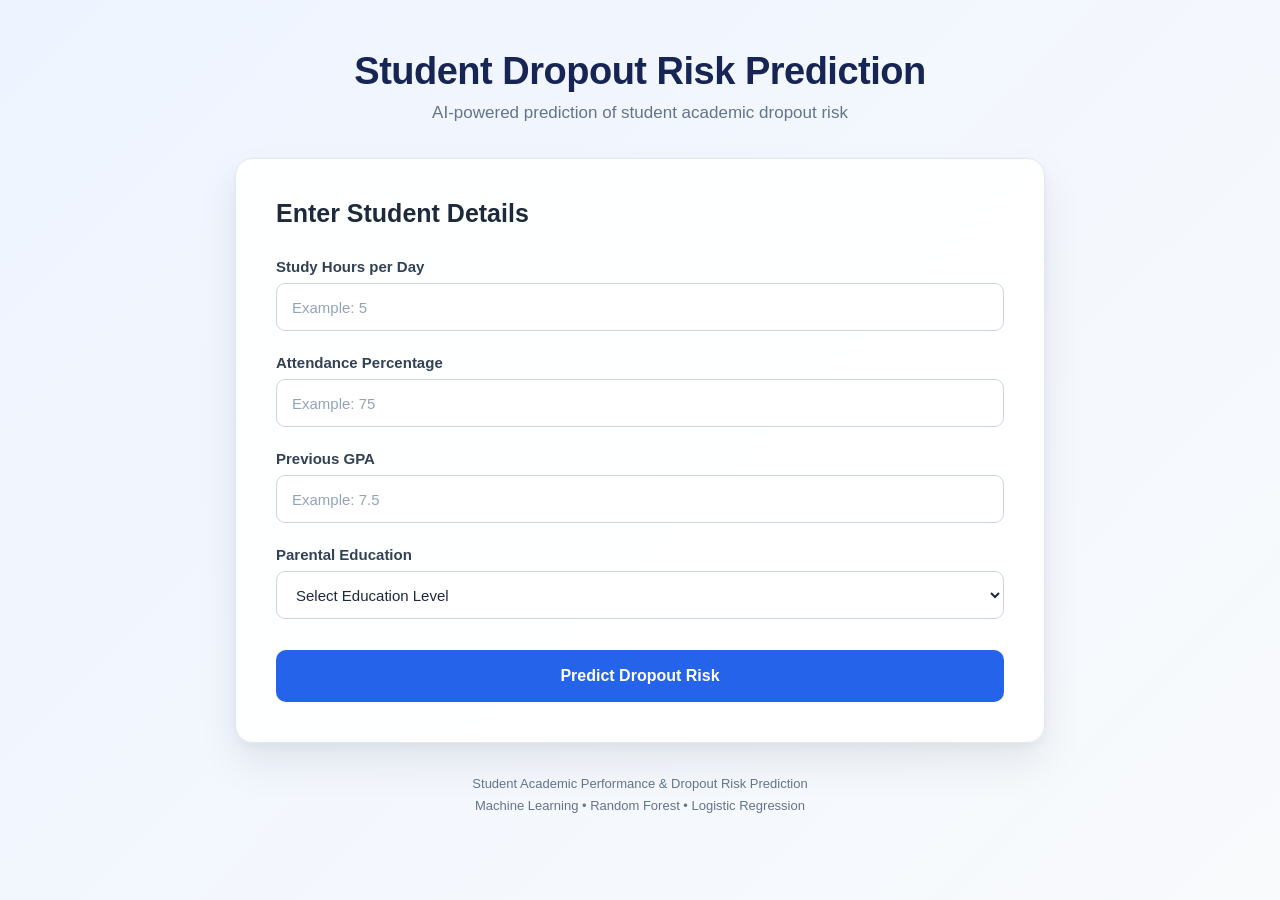
==== templates/index.html @ 8433ca08 "Initial student dropout prediction project" ====
<!DOCTYPE html>
<html lang="en">
<head>
    <meta charset="UTF-8">
    <meta name="viewport" content="width=device-width, initial-scale=1.0">

    <title>Student Dropout Risk Prediction</title>

    <link rel="stylesheet" href="/static/style.css">
</head>

<body>

    <div class="container">

        <div class="header">
            <h1>Student Dropout Risk Prediction</h1>
            <p>
                AI-powered prediction of student academic dropout risk
            </p>
        </div>


        <div class="card">

            <h2>Enter Student Details</h2>

            <form id="predictionForm">

                <!-- Study Hours -->
                <div class="form-group">
                    <label for="study_hours">
                        Study Hours per Day
                    </label>

                    <input
                        type="number"
                        id="study_hours"
                        name="study_hours"
                        min="0"
                        max="24"
                        step="0.1"
                        placeholder="Example: 5"
                        required
                    >
                </div>


                <!-- Attendance -->
                <div class="form-group">
                    <label for="attendance_percentage">
                        Attendance Percentage
                    </label>

                    <input
                        type="number"
                        id="attendance_percentage"
                        name="attendance_percentage"
                        min="0"
                        max="100"
                        step="0.1"
                        placeholder="Example: 75"
                        required
                    >
                </div>


                <!-- GPA -->
                <div class="form-group">
                    <label for="previous_gpa">
                        Previous GPA
                    </label>

                    <input
                        type="number"
                        id="previous_gpa"
                        name="previous_gpa"
                        min="0"
                        max="10"
                        step="0.1"
                        placeholder="Example: 7.5"
                        required
                    >
                </div>


                <!-- Parental Education -->
                <div class="form-group">

                    <label for="parental_education">
                        Parental Education
                    </label>

                    <select
                        id="parental_education"
                        name="parental_education"
                        required
                    >

                        <option value="">
                            Select Education Level
                        </option>

                        <option value="High School">
                            High School
                        </option>

                        <option value="Diploma">
                            Diploma
                        </option>

                        <option value="Bachelor">
                            Bachelor
                        </option>

                        <option value="Master">
                            Master
                        </option>

                    </select>

                </div>


                <button type="submit" id="predictButton">
                    Predict Dropout Risk
                </button>

            </form>


            <!-- Loading -->
            <div id="loading" class="loading hidden">
                Analyzing student data...
            </div>


            <!-- Result -->
            <div id="result" class="result hidden">

                <h2 id="prediction"></h2>

                <div class="probability">
                    At-Risk Probability:
                    <strong id="riskProbability"></strong>
                </div>

                <p id="recommendation"></p>

            </div>


            <!-- Error -->
            <div id="error" class="error hidden"></div>

        </div>


        <div class="footer">
            <p>
                Student Academic Performance & Dropout Risk Prediction
            </p>

            <p>
                Machine Learning • Random Forest • Logistic Regression
            </p>
        </div>

    </div>


    <script src="/static/script.js"></script>

</body>
</html>
---- static/style.css ----
/* =====================================================
   STUDENT DROPOUT RISK PREDICTION
   Modern Professional UI
   ===================================================== */

* {
    box-sizing: border-box;
    margin: 0;
    padding: 0;
}

body {
    font-family: "Segoe UI", Arial, sans-serif;
    min-height: 100vh;
    background: linear-gradient(135deg, #eef4ff, #f8fafc);
    color: #1e293b;
}


/* =====================================================
   MAIN CONTAINER
   ===================================================== */

.container {
    width: 100%;
    max-width: 850px;
    margin: 0 auto;
    padding: 50px 20px;
}


/* =====================================================
   HEADER
   ===================================================== */

.header {
    text-align: center;
    margin-bottom: 35px;
}

.header h1 {
    font-size: 38px;
    font-weight: 700;
    letter-spacing: -0.5px;
    color: #172554;
    margin-bottom: 10px;
}

.header p {
    font-size: 17px;
    color: #64748b;
}


/* =====================================================
   MAIN CARD
   ===================================================== */

.card {
    background: rgba(255, 255, 255, 0.96);
    border: 1px solid #e2e8f0;
    border-radius: 18px;
    padding: 40px;
    box-shadow:
        0 20px 40px rgba(15, 23, 42, 0.08),
        0 4px 10px rgba(15, 23, 42, 0.04);
}

.card h2 {
    font-size: 25px;
    color: #1e293b;
    margin-bottom: 30px;
}


/* =====================================================
   FORM
   ===================================================== */

.form-group {
    margin-bottom: 23px;
}

.form-group label {
    display: block;
    font-size: 15px;
    font-weight: 600;
    color: #334155;
    margin-bottom: 8px;
}


/* =====================================================
   INPUTS
   ===================================================== */

input,
select {
    width: 100%;
    height: 48px;
    padding: 0 15px;

    font-family: inherit;
    font-size: 15px;

    color: #1e293b;
    background: #ffffff;

    border: 1px solid #cbd5e1;
    border-radius: 9px;

    transition:
        border-color 0.2s ease,
        box-shadow 0.2s ease;
}

input::placeholder {
    color: #94a3b8;
}

input:hover,
select:hover {
    border-color: #94a3b8;
}

input:focus,
select:focus {
    outline: none;
    border-color: #2563eb;

    box-shadow:
        0 0 0 3px rgba(37, 99, 235, 0.12);
}


/* =====================================================
   PREDICT BUTTON
   ===================================================== */

button {
    width: 100%;
    height: 52px;

    margin-top: 8px;

    border: none;
    border-radius: 10px;

    background: #2563eb;
    color: white;

    font-family: inherit;
    font-size: 16px;
    font-weight: 600;

    cursor: pointer;

    transition:
        background 0.2s ease,
        transform 0.15s ease,
        box-shadow 0.2s ease;
}

button:hover {
    background: #1d4ed8;

    box-shadow:
        0 8px 18px rgba(37, 99, 235, 0.22);

    transform: translateY(-1px);
}

button:active {
    transform: translateY(0);
}

button:disabled {
    background: #94a3b8;
    cursor: not-allowed;
    box-shadow: none;
    transform: none;
}


/* =====================================================
   LOADING
   ===================================================== */

.loading {
    margin-top: 25px;
    padding: 15px;

    text-align: center;

    color: #2563eb;
    font-size: 15px;
    font-weight: 600;

    background: #eff6ff;
    border-radius: 9px;
}


/* =====================================================
   RESULT BOX
   ===================================================== */

.result {
    margin-top: 30px;
    padding: 28px;

    text-align: center;

    border-radius: 14px;

    transition: all 0.3s ease;
}

.result h2 {
    margin-bottom: 15px;
    font-size: 27px;
}


/* SAFE */

.result.safe {
    background: #ecfdf5;
    border: 1px solid #86efac;
}

.result.safe h2 {
    color: #047857;
}


/* AT RISK */

.result.risk {
    background: #fff1f2;
    border: 1px solid #fda4af;
}

.result.risk h2 {
    color: #be123c;
}


/* =====================================================
   PROBABILITY
   ===================================================== */

.probability {
    margin-bottom: 12px;

    font-size: 18px;
    color: #334155;
}

.probability strong {
    font-size: 24px;
    font-weight: 700;
}


/* =====================================================
   RECOMMENDATION
   ===================================================== */

#recommendation {
    margin-top: 10px;

    color: #475569;
    font-size: 15px;
    line-height: 1.6;
}


/* =====================================================
   ERROR
   ===================================================== */

.error {
    margin-top: 20px;
    padding: 15px;

    text-align: center;

    color: #991b1b;
    background: #fef2f2;

    border: 1px solid #fecaca;
    border-radius: 9px;

    font-size: 14px;
}


/* =====================================================
   FOOTER
   ===================================================== */

.footer {
    text-align: center;
    margin-top: 30px;

    color: #64748b;
    font-size: 13px;
    line-height: 1.7;
}


/* =====================================================
   HIDDEN
   ===================================================== */

.hidden {
    display: none;
}


/* =====================================================
   RESPONSIVE DESIGN
   ===================================================== */

@media (max-width: 650px) {

    .container {
        padding: 30px 15px;
    }

    .header h1 {
        font-size: 29px;
    }

    .header p {
        font-size: 15px;
    }

    .card {
        padding: 25px 20px;
    }

    .card h2 {
        font-size: 22px;
    }

    .result {
        padding: 22px 15px;
    }
}
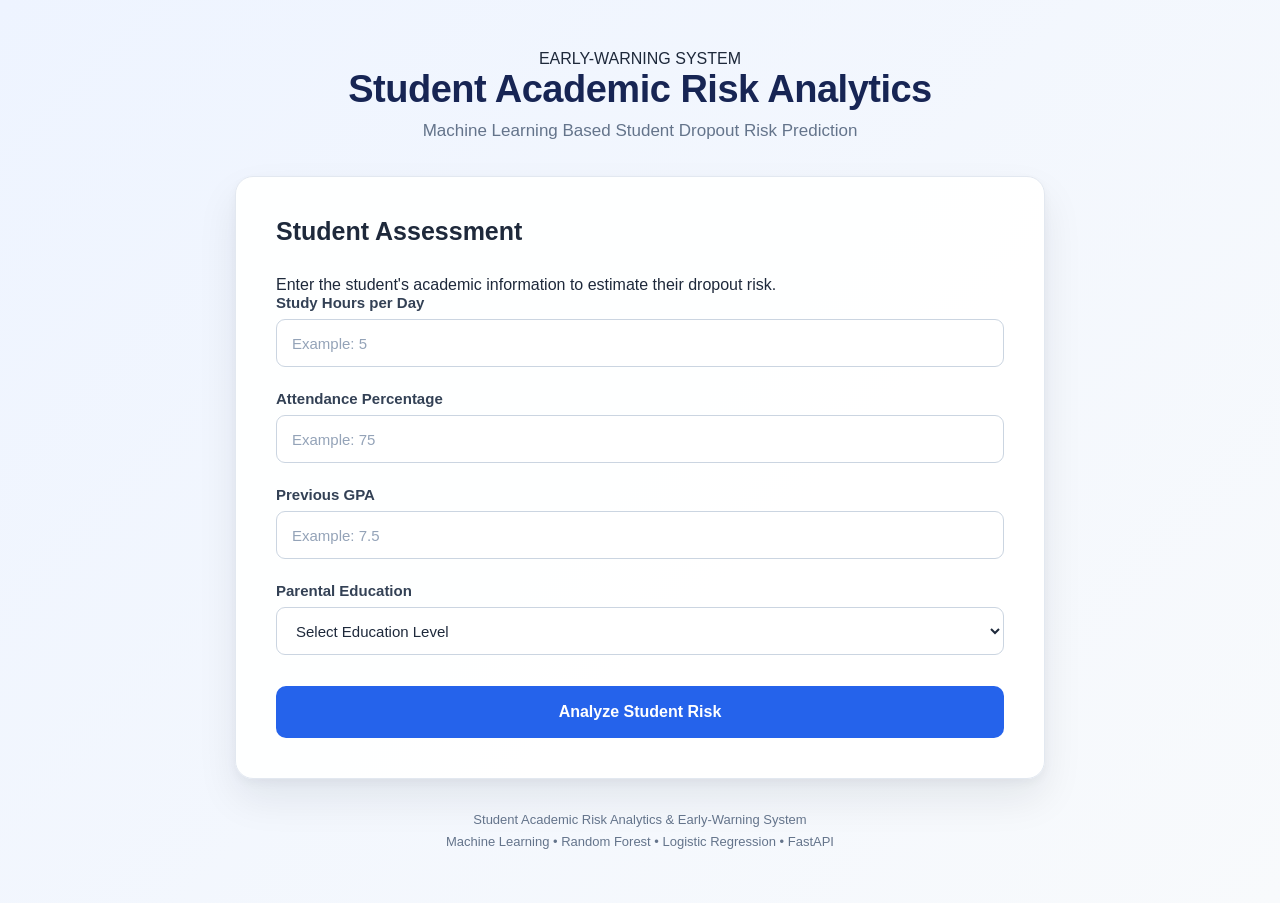
==== commit 9b69cf90: "Update index.html" ====
--- a/templates/index.html
+++ b/templates/index.html
@@ -1,10 +1,11 @@
 <!DOCTYPE html>
 <html lang="en">
+
 <head>
     <meta charset="UTF-8">
     <meta name="viewport" content="width=device-width, initial-scale=1.0">
 
-    <title>Student Dropout Risk Prediction</title>
+    <title>Student Academic Risk Analytics</title>
 
     <link rel="stylesheet" href="/static/style.css">
 </head>
@@ -13,22 +14,43 @@
 
     <div class="container">
 
+        <!-- HEADER -->
         <div class="header">
-            <h1>Student Dropout Risk Prediction</h1>
+
+            <div class="badge">
+                EARLY-WARNING SYSTEM
+            </div>
+
+            <h1>
+                Student Academic Risk Analytics
+            </h1>
+
             <p>
-                AI-powered prediction of student academic dropout risk
-            </p>
+                Machine Learning Based Student Dropout Risk Prediction
+            </p>
+
         </div>
 
 
+        <!-- MAIN CARD -->
         <div class="card">
 
-            <h2>Enter Student Details</h2>
-
+            <h2>
+                Student Assessment
+            </h2>
+
+            <p class="section-description">
+                Enter the student's academic information to estimate
+                their dropout risk.
+            </p>
+
+
+            <!-- FORM -->
             <form id="predictionForm">
 
-                <!-- Study Hours -->
-                <div class="form-group">
+                <!-- STUDY HOURS -->
+                <div class="form-group">
+
                     <label for="study_hours">
                         Study Hours per Day
                     </label>
@@ -43,11 +65,13 @@
                         placeholder="Example: 5"
                         required
                     >
-                </div>
-
-
-                <!-- Attendance -->
-                <div class="form-group">
+
+                </div>
+
+
+                <!-- ATTENDANCE -->
+                <div class="form-group">
+
                     <label for="attendance_percentage">
                         Attendance Percentage
                     </label>
@@ -62,11 +86,13 @@
                         placeholder="Example: 75"
                         required
                     >
+
                 </div>
 
 
                 <!-- GPA -->
                 <div class="form-group">
+
                     <label for="previous_gpa">
                         Previous GPA
                     </label>
@@ -81,10 +107,11 @@
                         placeholder="Example: 7.5"
                         required
                     >
-                </div>
-
-
-                <!-- Parental Education -->
+
+                </div>
+
+
+                <!-- PARENTAL EDUCATION -->
                 <div class="form-group">
 
                     <label for="parental_education">
@@ -122,48 +149,122 @@
                 </div>
 
 
-                <button type="submit" id="predictButton">
-                    Predict Dropout Risk
+                <!-- BUTTON -->
+                <button
+                    type="submit"
+                    id="predictButton"
+                >
+                    Analyze Student Risk
                 </button>
 
             </form>
 
 
-            <!-- Loading -->
-            <div id="loading" class="loading hidden">
+            <!-- LOADING -->
+            <div
+                id="loading"
+                class="loading hidden"
+            >
                 Analyzing student data...
             </div>
 
 
-            <!-- Result -->
-            <div id="result" class="result hidden">
-
-                <h2 id="prediction"></h2>
-
-                <div class="probability">
-                    At-Risk Probability:
-                    <strong id="riskProbability"></strong>
-                </div>
-
-                <p id="recommendation"></p>
-
-            </div>
-
-
-            <!-- Error -->
-            <div id="error" class="error hidden"></div>
+            <!-- RESULT -->
+            <div
+                id="result"
+                class="result hidden"
+            >
+
+                <div class="result-header">
+
+                    <span class="result-label">
+                        MODEL PREDICTION
+                    </span>
+
+                    <h2 id="prediction"></h2>
+
+                </div>
+
+
+                <!-- RISK SCORE -->
+                <div class="risk-score-card">
+
+                    <div class="score-title">
+                        Dropout Risk Score
+                    </div>
+
+                    <div
+                        id="riskProbability"
+                        class="risk-score"
+                    >
+                        0%
+                    </div>
+
+                    <div
+                        id="riskLevel"
+                        class="risk-level"
+                    >
+                        LOW
+                    </div>
+
+                </div>
+
+
+                <!-- RISK FACTORS -->
+                <div class="analysis-section">
+
+                    <h3>
+                        Why this risk level?
+                    </h3>
+
+                    <ul
+                        id="riskFactors"
+                        class="analysis-list"
+                    >
+                    </ul>
+
+                </div>
+
+
+                <!-- RECOMMENDATIONS -->
+                <div class="analysis-section">
+
+                    <h3>
+                        Recommended Actions
+                    </h3>
+
+                    <ul
+                        id="recommendations"
+                        class="analysis-list"
+                    >
+                    </ul>
+
+                </div>
+
+            </div>
+
+
+            <!-- ERROR -->
+            <div
+                id="error"
+                class="error hidden"
+            >
+            </div>
 
         </div>
 
 
+        <!-- FOOTER -->
         <div class="footer">
+
             <p>
-                Student Academic Performance & Dropout Risk Prediction
+                Student Academic Risk Analytics & Early-Warning System
             </p>
 
             <p>
-                Machine Learning • Random Forest • Logistic Regression
-            </p>
+                Machine Learning • Random Forest • Logistic Regression • FastAPI
+            </p>
+
         </div>
 
     </div>
@@ -172,4 +273,5 @@
     <script src="/static/script.js"></script>
 
 </body>
-</html>+
+</html>
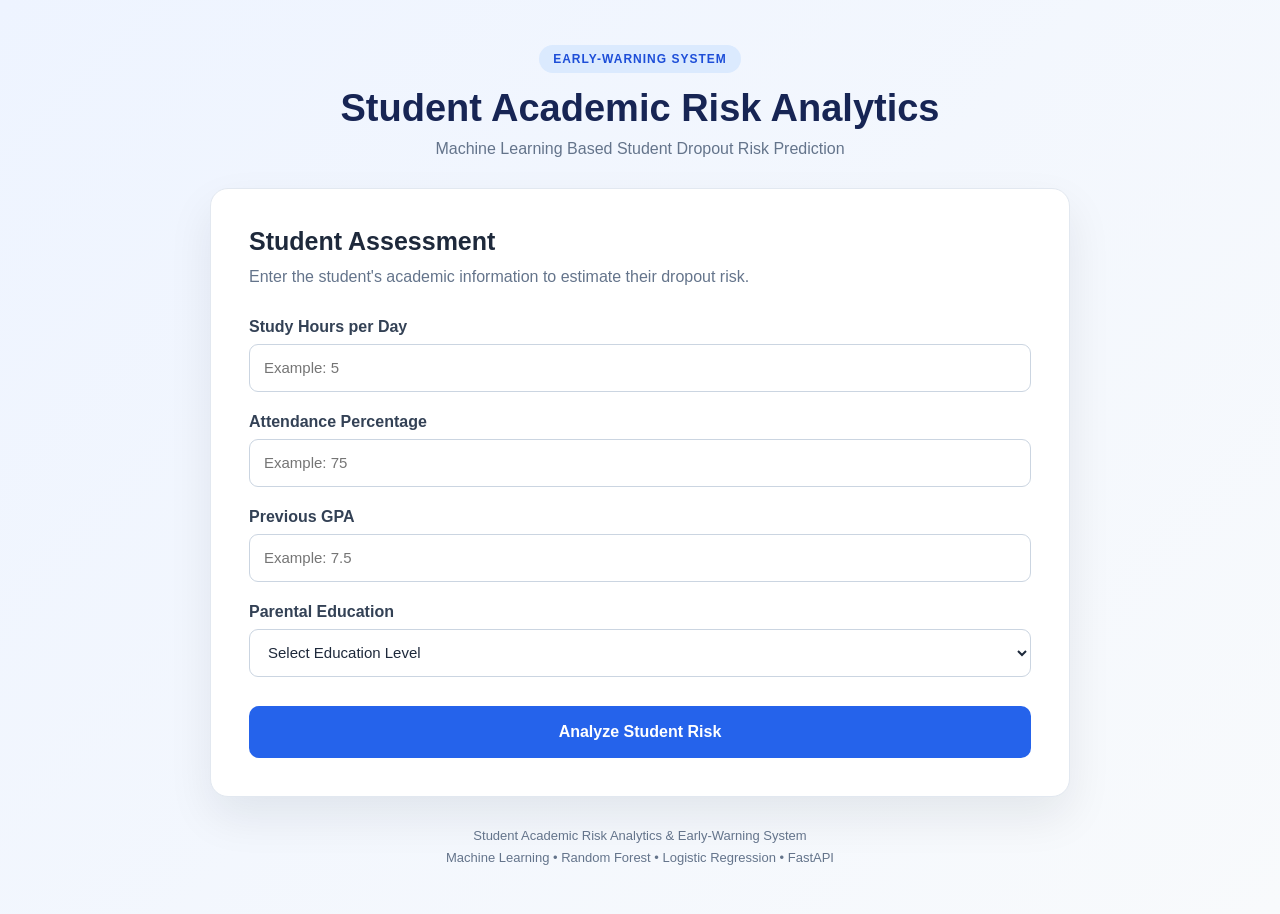
==== commit da69d762: "Update script tag to include version query parameter" ====
--- a/templates/index.html
+++ b/templates/index.html
@@ -270,7 +270,7 @@
     </div>
 
 
-    <script src="/static/script.js"></script>
+    <script src="/static/script.js?v=2"></script>
 
 </body>
 
--- a/static/style.css
+++ b/static/style.css
@@ -1,351 +1,1051 @@
-/* =====================================================
-   STUDENT DROPOUT RISK PREDICTION
-   Modern Professional UI
-   ===================================================== */
-
 * {
     box-sizing: border-box;
     margin: 0;
     padding: 0;
 }
 
+
 body {
-    font-family: "Segoe UI", Arial, sans-serif;
+
+    font-family:
+        "Segoe UI",
+        Arial,
+        sans-serif;
+
     min-height: 100vh;
-    background: linear-gradient(135deg, #eef4ff, #f8fafc);
+
+    background:
+        linear-gradient(
+            135deg,
+            #eef4ff,
+            #f8fafc
+        );
+
     color: #1e293b;
 }
 
 
-/* =====================================================
-   MAIN CONTAINER
-   ===================================================== */
-
 .container {
+
     width: 100%;
-    max-width: 850px;
-    margin: 0 auto;
-    padding: 50px 20px;
-}
-
-
-/* =====================================================
+
+    max-width: 900px;
+
+    margin: auto;
+
+    padding: 45px 20px;
+}
+
+
+/* =========================
    HEADER
-   ===================================================== */
+========================= */
 
 .header {
+
     text-align: center;
-    margin-bottom: 35px;
-}
+
+    margin-bottom: 30px;
+}
+
+
+.badge {
+
+    display: inline-block;
+
+    padding: 7px 14px;
+
+    margin-bottom: 14px;
+
+    border-radius: 20px;
+
+    background: #dbeafe;
+
+    color: #1d4ed8;
+
+    font-size: 12px;
+
+    font-weight: 700;
+
+    letter-spacing: 1px;
+}
+
 
 .header h1 {
+
     font-size: 38px;
-    font-weight: 700;
-    letter-spacing: -0.5px;
+
     color: #172554;
+
     margin-bottom: 10px;
 }
 
+
 .header p {
-    font-size: 17px;
+
     color: #64748b;
-}
-
-
-/* =====================================================
-   MAIN CARD
-   ===================================================== */
+
+    font-size: 16px;
+}
+
+
+/* =========================
+   CARD
+========================= */
 
 .card {
-    background: rgba(255, 255, 255, 0.96);
-    border: 1px solid #e2e8f0;
+
+    background: white;
+
+    border:
+        1px solid #e2e8f0;
+
     border-radius: 18px;
-    padding: 40px;
+
+    padding: 38px;
+
     box-shadow:
-        0 20px 40px rgba(15, 23, 42, 0.08),
-        0 4px 10px rgba(15, 23, 42, 0.04);
-}
+        0 20px 45px
+        rgba(15, 23, 42, 0.08);
+}
+
 
 .card h2 {
+
     font-size: 25px;
-    color: #1e293b;
-    margin-bottom: 30px;
-}
-
-
-/* =====================================================
+
+    margin-bottom: 8px;
+}
+
+
+.section-description {
+
+    color: #64748b;
+
+    margin-bottom: 28px;
+
+    line-height: 1.6;
+}
+
+
+/* =========================
    FORM
-   ===================================================== */
+========================= */
 
 .form-group {
-    margin-bottom: 23px;
-}
+
+    margin-bottom: 21px;
+}
+
 
 .form-group label {
+
     display: block;
-    font-size: 15px;
+
+    margin-bottom: 8px;
+
     font-weight: 600;
+
     color: #334155;
-    margin-bottom: 8px;
-}
-
-
-/* =====================================================
-   INPUTS
-   ===================================================== */
+}
+
 
 input,
 select {
+
     width: 100%;
+
     height: 48px;
-    padding: 0 15px;
-
-    font-family: inherit;
+
+    padding: 0 14px;
+
+    border:
+        1px solid #cbd5e1;
+
+    border-radius: 9px;
+
+    background: white;
+
     font-size: 15px;
 
     color: #1e293b;
-    background: #ffffff;
-
-    border: 1px solid #cbd5e1;
-    border-radius: 9px;
-
-    transition:
-        border-color 0.2s ease,
-        box-shadow 0.2s ease;
-}
-
-input::placeholder {
-    color: #94a3b8;
-}
-
-input:hover,
-select:hover {
-    border-color: #94a3b8;
-}
+}
+
 
 input:focus,
 select:focus {
+
     outline: none;
+
     border-color: #2563eb;
 
     box-shadow:
-        0 0 0 3px rgba(37, 99, 235, 0.12);
-}
-
-
-/* =====================================================
-   PREDICT BUTTON
-   ===================================================== */
+        0 0 0 3px
+        rgba(37, 99, 235, 0.12);
+}
+
+
+/* =========================
+   BUTTON
+========================= */
 
 button {
+
     width: 100%;
+
     height: 52px;
 
     margin-top: 8px;
 
     border: none;
+
     border-radius: 10px;
 
     background: #2563eb;
+
     color: white;
 
-    font-family: inherit;
     font-size: 16px;
+
     font-weight: 600;
 
     cursor: pointer;
 
+    transition: 0.2s;
+}
+
+
+button:hover {
+
+    background: #1d4ed8;
+
+    transform: translateY(-1px);
+}
+
+
+button:disabled {
+
+    background: #94a3b8;
+
+    cursor: not-allowed;
+
+    transform: none;
+}
+
+
+/* =========================
+   LOADING
+========================= */
+
+.loading {
+
+    margin-top: 25px;
+
+    padding: 15px;
+
+    text-align: center;
+
+    background: #eff6ff;
+
+    color: #2563eb;
+
+    border-radius: 9px;
+
+    font-weight: 600;
+}
+
+
+/* =========================
+   RESULT
+========================= */
+
+.result {
+
+    margin-top: 30px;
+
+    padding: 30px;
+
+    border-radius: 16px;
+
+    border: 1px solid #e2e8f0;
+
+    background: #f8fafc;
+}
+
+
+.result-header {
+
+    text-align: center;
+
+    margin-bottom: 25px;
+}
+
+
+.result-label {
+
+    display: block;
+
+    font-size: 12px;
+
+    font-weight: 700;
+
+    letter-spacing: 1px;
+
+    color: #64748b;
+
+    margin-bottom: 8px;
+}
+
+
+.result h2 {
+
+    font-size: 32px;
+}
+
+
+/* =========================
+   RISK SCORE
+========================= */
+
+.risk-score-card {
+
+    text-align: center;
+
+    padding: 25px;
+
+    margin-bottom: 25px;
+
+    border-radius: 14px;
+
+    background: white;
+
+    border:
+        1px solid #e2e8f0;
+}
+
+
+.score-title {
+
+    font-size: 14px;
+
+    color: #64748b;
+
+    margin-bottom: 8px;
+}
+
+
+.risk-score {
+
+    font-size: 46px;
+
+    font-weight: 800;
+
+    color: #172554;
+
+    margin-bottom: 8px;
+}
+
+
+.risk-level {
+
+    display: inline-block;
+
+    padding: 7px 18px;
+
+    border-radius: 20px;
+
+    font-size: 13px;
+
+    font-weight: 800;
+
+    letter-spacing: 1px;
+}
+
+
+/* =========================
+   SECTIONS
+========================= */
+
+.analysis-section {
+
+    margin-top: 22px;
+
+    padding: 22px;
+
+    background: white;
+
+    border-radius: 12px;
+
+    border:
+        1px solid #e2e8f0;
+}
+
+
+.analysis-section h3 {
+
+    margin-bottom: 15px;
+
+    font-size: 18px;
+
+    color: #1e293b;
+}
+
+
+.analysis-list {
+
+    padding-left: 22px;
+
+    color: #475569;
+
+    line-height: 1.8;
+}
+
+
+.analysis-list li {
+
+    margin-bottom: 7px;
+}
+
+
+/* =========================
+   HIGH RISK
+========================= */
+
+.result.risk {
+
+    background: #fff1f2;
+
+    border-color: #fda4af;
+}
+
+
+.result.risk h2 {
+
+    color: #be123c;
+}
+
+
+.result.risk .risk-level {
+
+    background: #fee2e2;
+
+    color: #b91c1c;
+}
+
+
+/* =========================
+   MEDIUM RISK
+========================= */
+
+.result.medium {
+
+    background: #fffbeb;
+
+    border-color: #fcd34d;
+}
+
+
+.result.medium h2 {
+
+    color: #b45309;
+}
+
+
+.result.medium .risk-level {
+
+    background: #fef3c7;
+
+    color: #b45309;
+}
+
+
+/* =========================
+   SAFE
+========================= */
+
+.result.safe {
+
+    background: #ecfdf5;
+
+    border-color: #86efac;
+}
+
+
+.result.safe h2 {
+
+    color: #047857;
+}
+
+
+.result.safe .risk-level {
+
+    background: #d1fae5;
+
+    color: #047857;
+}
+
+
+/* =========================
+   ERROR
+========================= */
+
+.error {
+
+    margin-top: 20px;
+
+    padding: 15px;
+
+    text-align: center;
+
+    color: #991b1b;
+
+    background: #fef2f2;
+
+    border:
+        1px solid #fecaca;
+
+    border-radius: 9px;
+}
+
+
+/* =========================
+   FOOTER
+========================= */
+
+.footer {
+
+    text-align: center;
+
+    margin-top: 28px;
+
+    color: #64748b;
+
+    font-size: 13px;
+
+    line-height: 1.7;
+}
+
+
+/* =========================
+   HIDDEN
+========================= */
+
+.hidden {
+
+    display: none;
+}
+
+
+/* =========================
+   MOBILE
+========================= */
+
+@media (max-width: 650px) {
+
+    .container {
+
+        padding: 30px 15px;
+    }
+
+
+    .header h1 {
+
+        font-size: 29px;
+    }
+
+
+    .card {
+
+        padding: 25px 20px;
+    }
+
+
+    .result {
+
+        padding: 22px 15px;
+    }
+
+
+    .risk-score {
+
+        font-size: 38px;
+    }
+
+}
+/* =========================================
+   ANALYTICS DASHBOARD
+========================================= */
+
+.navigation {
+
+    margin-top: 18px;
+}
+
+
+.navigation a {
+
+    display: inline-block;
+
+    padding: 9px 16px;
+
+    border-radius: 8px;
+
+    background: #dbeafe;
+
+    color: #1d4ed8;
+
+    text-decoration: none;
+
+    font-size: 14px;
+
+    font-weight: 600;
+}
+
+
+.dashboard-grid {
+
+    display: grid;
+
+    grid-template-columns:
+        repeat(3, 1fr);
+
+    gap: 18px;
+
+    margin-bottom: 25px;
+}
+
+
+.dashboard-card {
+
+    background: white;
+
+    border:
+        1px solid #e2e8f0;
+
+    border-radius: 14px;
+
+    padding: 25px;
+
+    box-shadow:
+        0 8px 25px
+        rgba(15, 23, 42, 0.05);
+}
+
+
+.dashboard-label {
+
+    color: #64748b;
+
+    font-size: 12px;
+
+    font-weight: 700;
+
+    letter-spacing: 0.8px;
+
+    margin-bottom: 10px;
+}
+
+
+.dashboard-value {
+
+    color: #172554;
+
+    font-size: 32px;
+
+    font-weight: 800;
+}
+
+
+.danger-text {
+
+    color: #be123c;
+}
+
+
+.safe-text {
+
+    color: #047857;
+}
+
+
+.dashboard-section {
+
+    background: white;
+
+    border:
+        1px solid #e2e8f0;
+
+    border-radius: 16px;
+
+    padding: 28px;
+
+    margin-bottom: 22px;
+
+    box-shadow:
+        0 8px 25px
+        rgba(15, 23, 42, 0.05);
+}
+
+
+.dashboard-section h2 {
+
+    margin-bottom: 22px;
+
+    color: #172554;
+}
+
+
+/* Risk bars */
+
+.bar-row {
+
+    margin-bottom: 20px;
+}
+
+
+.bar-label {
+
+    display: flex;
+
+    justify-content: space-between;
+
+    margin-bottom: 8px;
+
+    color: #475569;
+
+    font-weight: 600;
+}
+
+
+.bar-background {
+
+    height: 18px;
+
+    background: #e2e8f0;
+
+    border-radius: 20px;
+
+    overflow: hidden;
+}
+
+
+.bar {
+
+    height: 100%;
+
+    width: 0;
+
+    border-radius: 20px;
+
     transition:
-        background 0.2s ease,
-        transform 0.15s ease,
-        box-shadow 0.2s ease;
-}
-
-button:hover {
-    background: #1d4ed8;
-
-    box-shadow:
-        0 8px 18px rgba(37, 99, 235, 0.22);
-
-    transform: translateY(-1px);
-}
-
-button:active {
-    transform: translateY(0);
-}
-
-button:disabled {
-    background: #94a3b8;
-    cursor: not-allowed;
-    box-shadow: none;
-    transform: none;
-}
-
-
-/* =====================================================
-   LOADING
-   ===================================================== */
-
-.loading {
-    margin-top: 25px;
-    padding: 15px;
-
-    text-align: center;
-
-    color: #2563eb;
-    font-size: 15px;
-    font-weight: 600;
-
-    background: #eff6ff;
+        width 0.8s ease;
+}
+
+
+.danger-bar {
+
+    background: #e11d48;
+}
+
+
+.safe-bar {
+
+    background: #059669;
+}
+
+
+/* Comparison */
+
+.comparison-grid {
+
+    display: grid;
+
+    grid-template-columns:
+        repeat(2, 1fr);
+
+    gap: 20px;
+}
+
+
+.comparison-card {
+
+    padding: 22px;
+
+    border-radius: 12px;
+
+    background: #f8fafc;
+
+    border:
+        1px solid #e2e8f0;
+}
+
+
+.comparison-card h3 {
+
+    margin-bottom: 15px;
+
+    color: #334155;
+}
+
+
+.comparison-card p {
+
+    margin-bottom: 10px;
+
+    color: #64748b;
+}
+
+
+.comparison-card strong {
+
+    color: #172554;
+}
+
+
+/* Education */
+
+.education-list {
+
+    display: grid;
+
+    grid-template-columns:
+        repeat(2, 1fr);
+
+    gap: 12px;
+}
+
+
+.education-row {
+
+    display: flex;
+
+    justify-content: space-between;
+
+    padding: 15px 18px;
+
     border-radius: 9px;
-}
-
-
-/* =====================================================
-   RESULT BOX
-   ===================================================== */
-
-.result {
-    margin-top: 30px;
-    padding: 28px;
-
-    text-align: center;
-
+
+    background: #f8fafc;
+
+    border:
+        1px solid #e2e8f0;
+
+    color: #475569;
+}
+
+
+.education-row strong {
+
+    color: #172554;
+}
+
+
+/* Dashboard mobile */
+
+@media (max-width: 700px) {
+
+    .dashboard-grid {
+
+        grid-template-columns:
+            repeat(2, 1fr);
+    }
+
+
+    .comparison-grid {
+
+        grid-template-columns: 1fr;
+    }
+
+
+    .education-list {
+
+        grid-template-columns: 1fr;
+    }
+
+}
+
+
+@media (max-width: 500px) {
+
+    .dashboard-grid {
+
+        grid-template-columns: 1fr;
+    }
+
+}
+/* =========================================================
+   MODEL PERFORMANCE
+========================================================= */
+
+.section-heading {
+    margin-bottom: 20px;
+}
+
+.section-heading h2 {
+    margin-bottom: 6px;
+}
+
+.section-heading p {
+    margin: 0;
+    color: #64748b;
+}
+
+
+.model-performance-container {
+    display: grid;
+    grid-template-columns: repeat(
+        auto-fit,
+        minmax(320px, 1fr)
+    );
+    gap: 20px;
+}
+
+
+.model-performance-card {
+    background: #ffffff;
+    border: 1px solid #e2e8f0;
     border-radius: 14px;
-
-    transition: all 0.3s ease;
-}
-
-.result h2 {
+    padding: 22px;
+    box-shadow: 0 4px 14px rgba(
+        15,
+        23,
+        42,
+        0.06
+    );
+}
+
+
+.model-card-header {
+    margin-bottom: 20px;
+}
+
+
+.model-card-header h3 {
+    margin: 0;
+    font-size: 20px;
+    color: #0f172a;
+}
+
+
+.model-metrics-grid {
+    display: grid;
+    grid-template-columns: repeat(
+        2,
+        1fr
+    );
+    gap: 12px;
+}
+
+
+.model-metric {
+    background: #f8fafc;
+    border-radius: 10px;
+    padding: 14px;
+    border: 1px solid #e2e8f0;
+}
+
+
+.model-metric span {
+    display: block;
+    font-size: 13px;
+    color: #64748b;
+    margin-bottom: 6px;
+}
+
+
+.model-metric strong {
+    display: block;
+    font-size: 20px;
+    color: #0f172a;
+}
+
+
+.cv-description {
+    margin-top: 18px;
+    font-size: 13px;
+    color: #64748b;
+}
+
+
+/* =========================================================
+   ANALYTICS IMAGE SECTION
+========================================================= */
+
+.analytics-image-grid {
+    display: grid;
+    grid-template-columns: repeat(
+        auto-fit,
+        minmax(300px, 1fr)
+    );
+    gap: 20px;
+}
+
+
+.analytics-image-card {
+    background: #ffffff;
+    border: 1px solid #e2e8f0;
+    border-radius: 14px;
+    padding: 18px;
+    box-shadow: 0 4px 14px rgba(
+        15,
+        23,
+        42,
+        0.06
+    );
+}
+
+
+.analytics-image-card h3 {
+    margin-top: 0;
     margin-bottom: 15px;
-    font-size: 27px;
-}
-
-
-/* SAFE */
-
-.result.safe {
-    background: #ecfdf5;
-    border: 1px solid #86efac;
-}
-
-.result.safe h2 {
-    color: #047857;
-}
-
-
-/* AT RISK */
-
-.result.risk {
-    background: #fff1f2;
-    border: 1px solid #fda4af;
-}
-
-.result.risk h2 {
-    color: #be123c;
-}
-
-
-/* =====================================================
-   PROBABILITY
-   ===================================================== */
-
-.probability {
-    margin-bottom: 12px;
-
-    font-size: 18px;
-    color: #334155;
-}
-
-.probability strong {
-    font-size: 24px;
-    font-weight: 700;
-}
-
-
-/* =====================================================
-   RECOMMENDATION
-   ===================================================== */
-
-#recommendation {
-    margin-top: 10px;
-
-    color: #475569;
-    font-size: 15px;
-    line-height: 1.6;
-}
-
-
-/* =====================================================
-   ERROR
-   ===================================================== */
-
-.error {
-    margin-top: 20px;
-    padding: 15px;
-
-    text-align: center;
-
-    color: #991b1b;
-    background: #fef2f2;
-
-    border: 1px solid #fecaca;
-    border-radius: 9px;
-
-    font-size: 14px;
-}
-
-
-/* =====================================================
-   FOOTER
-   ===================================================== */
-
-.footer {
-    text-align: center;
-    margin-top: 30px;
-
-    color: #64748b;
-    font-size: 13px;
-    line-height: 1.7;
-}
-
-
-/* =====================================================
-   HIDDEN
-   ===================================================== */
-
-.hidden {
-    display: none;
-}
-
-
-/* =====================================================
-   RESPONSIVE DESIGN
-   ===================================================== */
-
-@media (max-width: 650px) {
-
-    .container {
-        padding: 30px 15px;
-    }
-
-    .header h1 {
-        font-size: 29px;
-    }
-
-    .header p {
-        font-size: 15px;
-    }
-
-    .card {
-        padding: 25px 20px;
-    }
-
-    .card h2 {
-        font-size: 22px;
-    }
-
-    .result {
-        padding: 22px 15px;
-    }
-}+    color: #0f172a;
+}
+
+
+.analytics-image-card img {
+    width: 100%;
+    height: auto;
+    display: block;
+    border-radius: 8px;
+}
+
+
+/* =========================================================
+   DASHBOARD ERROR
+========================================================= */
+
+.dashboard-error {
+    background: #fff7ed;
+    border: 1px solid #fed7aa;
+    border-radius: 10px;
+    padding: 16px;
+    color: #9a3412;
+}
+
+
+.dashboard-error p {
+    margin-bottom: 0;
+}
+
+
+/* =========================================================
+   MOBILE RESPONSIVE
+========================================================= */
+
+@media (max-width: 700px) {
+
+    .model-metrics-grid {
+        grid-template-columns: 1fr;
+    }
+
+
+    .model-performance-container {
+        grid-template-columns: 1fr;
+    }
+
+
+    .analytics-image-grid {
+        grid-template-columns: 1fr;
+    }
+
+}
